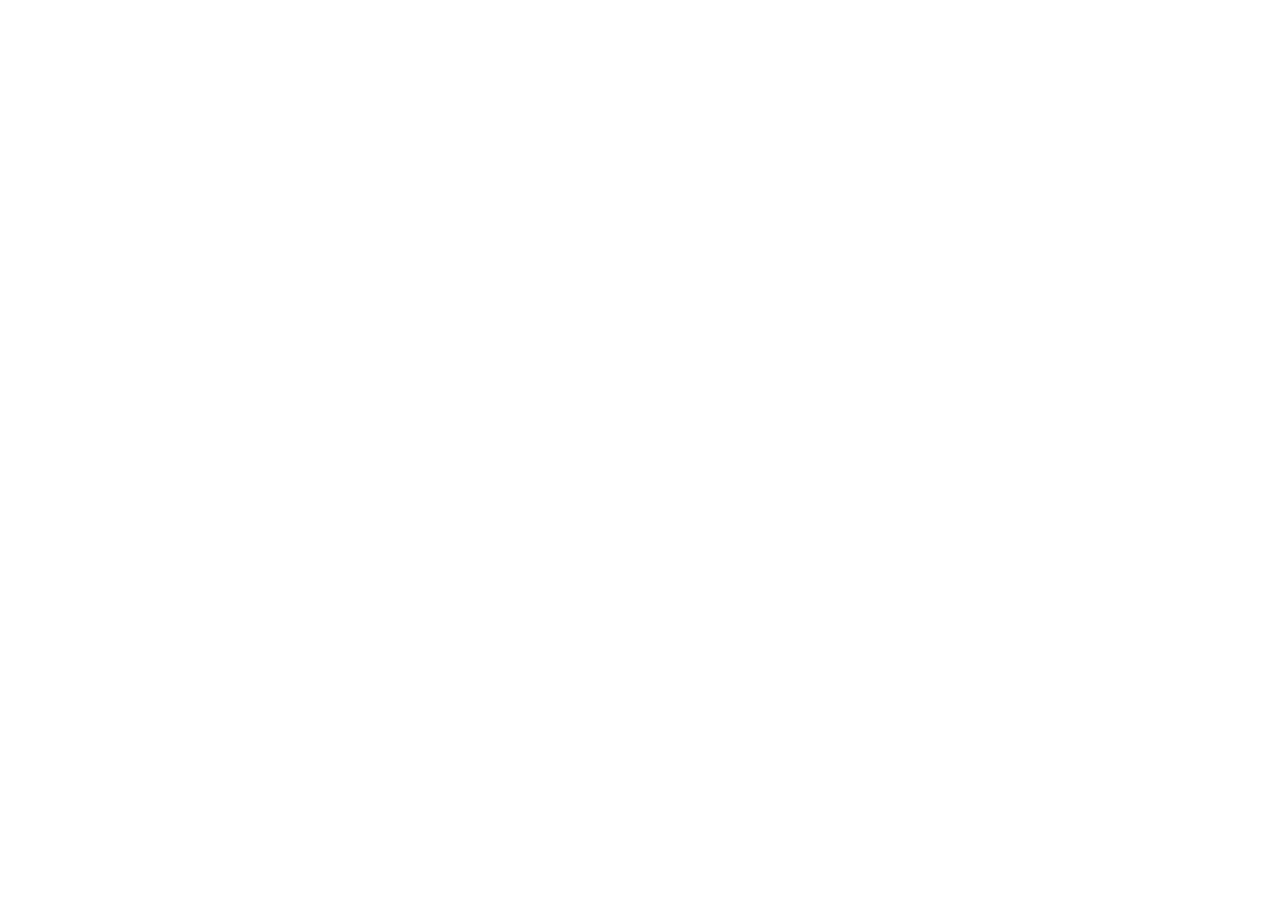
==== site/index.html @ 84c2463b "Import Blue Insights FY26 Revenue prototype from Claude Design Co-Authored-By: Claude Fable 5 <norep" ====
<!DOCTYPE html>
<html lang="en" data-theme="light">
<head>
<meta charset="utf-8">
<meta name="viewport" content="width=device-width, initial-scale=1">
<title>Blue Insights — FY26 Revenue</title>
<link rel="stylesheet" href="_ds/blue-insights-design-system-2bb2cddb-564a-493e-8158-f3abd72f980c/tokens/fonts.css">
<link rel="stylesheet" href="_ds/blue-insights-design-system-2bb2cddb-564a-493e-8158-f3abd72f980c/tokens/colors.css">
<link rel="stylesheet" href="_ds/blue-insights-design-system-2bb2cddb-564a-493e-8158-f3abd72f980c/tokens/typography.css">
<link rel="stylesheet" href="_ds/blue-insights-design-system-2bb2cddb-564a-493e-8158-f3abd72f980c/tokens/spacing.css">
<link rel="stylesheet" href="_ds/blue-insights-design-system-2bb2cddb-564a-493e-8158-f3abd72f980c/styles.css">
<style>
*{box-sizing:border-box}
html,body{margin:0;padding:0;height:100%;background:var(--color-canvas);color:var(--color-text-primary);font-family:var(--font-sans);-webkit-font-smoothing:antialiased}
a{color:var(--color-primary);text-decoration:none}a:hover{color:var(--color-primary-hover);text-decoration:underline}
button{font-family:var(--font-sans)}
::selection{background:var(--color-primary-soft)}
:where(a,button,input,textarea,[tabindex]):focus-visible{outline:2px solid var(--color-primary);outline-offset:2px}
.scroll-quiet{scrollbar-width:thin;scrollbar-color:transparent transparent}
.scroll-quiet:hover{scrollbar-color:var(--color-border) transparent}
.scroll-quiet::-webkit-scrollbar{width:8px}
.scroll-quiet::-webkit-scrollbar-thumb{background:transparent;border-radius:8px}
.scroll-quiet:hover::-webkit-scrollbar-thumb{background:var(--color-border)}
.hover-tint-subtle:hover{background:var(--color-surface-2)}
.shimmer{background:linear-gradient(90deg,var(--color-surface-2) 25%,var(--color-border) 37%,var(--color-surface-2) 63%);background-size:200% 100%}
.rise,.swap-in{opacity:1;transform:none}
@media (prefers-reduced-motion:no-preference){
@keyframes shimmer{0%{background-position:-200% 0}100%{background-position:200% 0}}
.shimmer{animation:shimmer 1.4s ease infinite}
@keyframes riseIn{from{opacity:0;transform:translateY(6px)}to{opacity:1;transform:none}}
.rise{animation:riseIn .25s var(--ease-standard) both}
@keyframes pulseDot{0%,100%{opacity:1}50%{opacity:.35}}
.pulse-dot{animation:pulseDot 1s ease infinite}
@keyframes swapIn{from{opacity:0;transform:translateY(2px)}to{opacity:1;transform:none}}
.swap-in{animation:swapIn var(--duration-normal) var(--ease-standard) both}
}
</style>
</head>
<body>
<div id="root"></div>
<script src="https://unpkg.com/react@18.3.1/umd/react.development.js" integrity="sha384-hD6/rw4ppMLGNu3tX5cjIb+uRZ7UkRJ6BPkLpg4hAu/6onKUg4lLsHAs9EBPT82L" crossorigin="anonymous"></script>
<script src="https://unpkg.com/react-dom@18.3.1/umd/react-dom.development.js" integrity="sha384-u6aeetuaXnQ38mYT8rp6sbXaQe3NL9t+IBXmnYxwkUI2Hw4bsp2Wvmx4yRQF1uAm" crossorigin="anonymous"></script>
<script src="https://unpkg.com/@babel/standalone@7.29.0/babel.min.js" integrity="sha384-m08KidiNqLdpJqLq95G/LEi8Qvjl/xUYll3QILypMoQ65QorJ9Lvtp2RXYGBFj1y" crossorigin="anonymous"></script>
<script src="_ds/blue-insights-design-system-2bb2cddb-564a-493e-8158-f3abd72f980c/_ds_bundle.js"></script>
<script type="text/babel" src="fy26-data.jsx"></script>
<script type="text/babel" src="fy26-sidekick.jsx"></script>
<script type="text/babel" src="fy26-app.jsx"></script>
</body>
</html>
---- site/_ds/blue-insights-design-system-2bb2cddb-564a-493e-8158-f3abd72f980c/tokens/fonts.css ----
/* Blue Insights webfont — Source Sans 3 (the exact brand family).
   Loaded from Google Fonts; the transitive @font-face rules declare the binaries. */
@import url('https://fonts.googleapis.com/css2?family=Source+Sans+3:ital,wght@0,400;0,500;0,600;0,700;1,400&display=swap');
---- site/_ds/blue-insights-design-system-2bb2cddb-564a-493e-8158-f3abd72f980c/tokens/colors.css ----
/* Blue Insights colour tokens.
   Light mode is the default and lives on :root. Dark mode is a designed theme,
   not an inversion — activated with [data-theme="dark"] on any ancestor.
   Pair every status colour with an icon/label, never colour alone. */

:root {
  /* ---- Neutrals (light) ---- */
  --color-canvas: #FFFFFF;      /* Background / page canvas */
  --color-surface-1: #F8FAFC;   /* Cards, panels */
  --color-surface-2: #F1F5F9;   /* Panel headers, subtle fills */
  --color-border: #E2E8F0;      /* Borders / dividers */

  --color-text-primary: #0F172A;
  --color-text-secondary: #475569;
  --color-text-muted: #64748B;

  /* ---- Brand & accent ---- */
  --color-primary: #034BDC;         /* Neural Blue — the single dominant signal */
  --color-primary-hover: #0340BE;   /* Pressed / hover darkening */
  --color-primary-soft: #EFF4FE;    /* Tinted primary background */
  --color-secondary: #0284C7;       /* Secondary accent */
  --color-secondary-alt: #38BDF8;   /* Secondary accent, brighter */

  /* ---- Semantic status ---- */
  --color-success: #16A34A;
  --color-success-bg: #DCFCE7;
  --color-success-fg: #166534;
  --color-warning: #D97706;
  --color-warning-bg: #FEF3C7;
  --color-warning-fg: #92400E;
  --color-error: #DC2626;
  --color-error-bg: #FEE2E2;
  --color-error-fg: #991B1B;
  --color-info: #0284C7;
  --color-info-bg: #E0F2FE;
  --color-info-fg: #075985;

  /* ---- AI semantics · trust & interpretability ---- */
  --color-ai-accountability: #1D4ED8;   /* Accountability blue — audit trail */
  --color-ai-consent: #C6F1D6;          /* Consent mint — opt-in */
  --color-ai-transparency: #F8F4E3;     /* Transparency beige — "how this was made" */
  --color-ai-privacy: #DADADA;          /* Privacy gray — contains PII */
  --color-ai-bias: #F25C54;             /* Bias monitor red — fairness flag */
  --color-ai-risk: #FFD93D;             /* Risk alert yellow — review recommended */

  /* ---- Chart data ramp (blue tints seen in the revenue chart) ---- */
  --color-chart-bar: #C7D6F5;           /* Resting bar */
  --color-chart-bar-active: #034BDC;    /* Highlighted / selected bar */
  --color-chart-bar-muted: #E7ECF4;     /* De-emphasised (future) bar */

  /* ---- Focus ring ---- */
  --color-focus-ring: rgba(3, 75, 220, 0.35);

  /* ---- Aliases used across components ---- */
  --surface-card: var(--color-surface-1);
  --surface-panel-head: var(--color-surface-2);
  --text-body: var(--color-text-secondary);
  --text-heading: var(--color-text-primary);
  --border-default: var(--color-border);
}

[data-theme="dark"] {
  /* ---- Neutrals (dark) — layered surfaces reduce glare ---- */
  --color-canvas: #0F172A;
  --color-surface-1: #1E293B;
  --color-surface-2: #334155;
  --color-border: #475569;

  --color-text-primary: #F1F5F9;
  --color-text-secondary: #94A3B8;
  --color-text-muted: #64748B;

  /* ---- Brand & accent (lightened to hold contrast on dark) ---- */
  --color-primary: #60A5FA;
  --color-primary-hover: #7DB5FB;
  --color-primary-soft: rgba(96, 165, 250, 0.14);
  --color-secondary: #38BDF8;
  --color-secondary-alt: #38BDF8;

  /* ---- Semantic status (dark) ---- */
  --color-success: #4ADE80;
  --color-success-bg: rgba(74, 222, 128, 0.15);
  --color-success-fg: #4ADE80;
  --color-warning: #FBBF24;
  --color-warning-bg: rgba(251, 191, 36, 0.15);
  --color-warning-fg: #FBBF24;
  --color-error: #F87171;
  --color-error-bg: rgba(248, 113, 113, 0.15);
  --color-error-fg: #F87171;
  --color-info: #38BDF8;
  --color-info-bg: rgba(56, 189, 248, 0.15);
  --color-info-fg: #38BDF8;

  /* ---- AI semantics (dark) ---- */
  --color-ai-accountability: #60A5FA;
  --color-ai-consent: #86EFAC;
  --color-ai-transparency: #F5F5F4;
  --color-ai-privacy: #9CA3AF;
  --color-ai-bias: #F87171;
  --color-ai-risk: #FBBF24;

  /* ---- Chart data ramp (dark) ---- */
  --color-chart-bar: #C7D0E0;
  --color-chart-bar-active: #60A5FA;
  --color-chart-bar-muted: rgba(148, 163, 184, 0.18);

  --color-focus-ring: rgba(96, 165, 250, 0.4);
}
---- site/_ds/blue-insights-design-system-2bb2cddb-564a-493e-8158-f3abd72f980c/tokens/typography.css ----
/* Blue Insights typography tokens.
   One family — Source Sans 3. Hierarchy comes from weight and size, not a second
   family. Tabular numerals for every metric, table and KPI so columns align. */

:root {
  --font-sans: 'Source Sans 3', system-ui, -apple-system, 'Segoe UI', sans-serif;
  /* Data / numeric styling — apply --font-tabular-features to any figures */
  --font-tabular-features: 'tnum' 1, 'lnum' 1;

  /* Weights */
  --font-weight-regular: 400;
  --font-weight-medium: 500;
  --font-weight-semibold: 600;
  --font-weight-bold: 700;

  /* Type scale (px) — from the brand specimen */
  --font-size-display: 32px;   /* Display / H1 · Semibold */
  --font-size-h2: 24px;        /* H2 · Semibold */
  --font-size-h3: 20px;        /* H3 · Semibold */
  --font-size-body-lg: 16px;   /* Body large · Regular */
  --font-size-body: 14px;      /* Body default · Regular */
  --font-size-data: 13px;      /* Data / table · Regular · tabular */
  --font-size-caption: 12px;   /* Caption / label · Medium */
  --font-size-eyebrow: 11px;   /* Eyebrow / uppercase label · Semibold */

  /* Line heights */
  --line-height-tight: 1.15;   /* Display headings */
  --line-height-snug: 1.3;
  --line-height-normal: 1.5;   /* Body & dense content (1.4–1.6) */

  /* Letter spacing */
  --letter-spacing-display: -0.01em;
  --letter-spacing-eyebrow: 0.14em;  /* Uppercase eyebrows */
  --letter-spacing-label: 0.06em;    /* Uppercase small labels */
}
---- site/_ds/blue-insights-design-system-2bb2cddb-564a-493e-8158-f3abd72f980c/tokens/spacing.css ----
/* Blue Insights spacing, radii, shadows & motion.
   Calm, data-first surfaces: soft borders, restrained shadows, quick fades. */

:root {
  /* ---- Spacing scale (4px base) ---- */
  --space-0: 0;
  --space-1: 4px;
  --space-2: 8px;
  --space-3: 12px;
  --space-4: 16px;
  --space-5: 20px;
  --space-6: 24px;
  --space-8: 32px;
  --space-10: 40px;
  --space-12: 48px;

  /* ---- Corner radii ---- */
  --radius-sm: 6px;    /* Small controls, dots, chips-inner */
  --radius-md: 8px;    /* Buttons, inputs */
  --radius-lg: 10px;   /* Nested cards, flags */
  --radius-xl: 12px;   /* Cards, panels, modals */
  --radius-pill: 999px;/* Chips, badges, avatars, toggles */

  /* ---- Borders ---- */
  --border-width: 1px;

  /* ---- Shadows — restrained; depth from layered surfaces, not heavy drop shadows ---- */
  --shadow-xs: 0 1px 2px rgba(15, 23, 42, 0.04);
  --shadow-sm: 0 1px 3px rgba(15, 23, 42, 0.06), 0 1px 2px rgba(15, 23, 42, 0.04);
  --shadow-md: 0 4px 12px rgba(15, 23, 42, 0.08);
  --shadow-lg: 0 12px 32px rgba(15, 23, 42, 0.12);   /* Modals, floating callouts */

  /* ---- Motion ---- */
  --ease-standard: cubic-bezier(0.4, 0, 0.2, 1); /* @kind other */
  --duration-fast: 120ms; /* @kind other */
  --duration-normal: 200ms; /* @kind other */
}

[data-theme="dark"] {
  --shadow-xs: 0 1px 2px rgba(0, 0, 0, 0.4);
  --shadow-sm: 0 1px 3px rgba(0, 0, 0, 0.5);
  --shadow-md: 0 4px 12px rgba(0, 0, 0, 0.5);
  --shadow-lg: 0 16px 40px rgba(0, 0, 0, 0.6);
}
---- site/_ds/blue-insights-design-system-2bb2cddb-564a-493e-8158-f3abd72f980c/styles.css ----
/* Blue Insights global stylesheet — @import entry point.
   Consumers link THIS file only. Keep it to @import lines. */

@import url("./tokens/fonts.css");
@import url("./tokens/colors.css");
@import url("./tokens/typography.css");
@import url("./tokens/spacing.css");
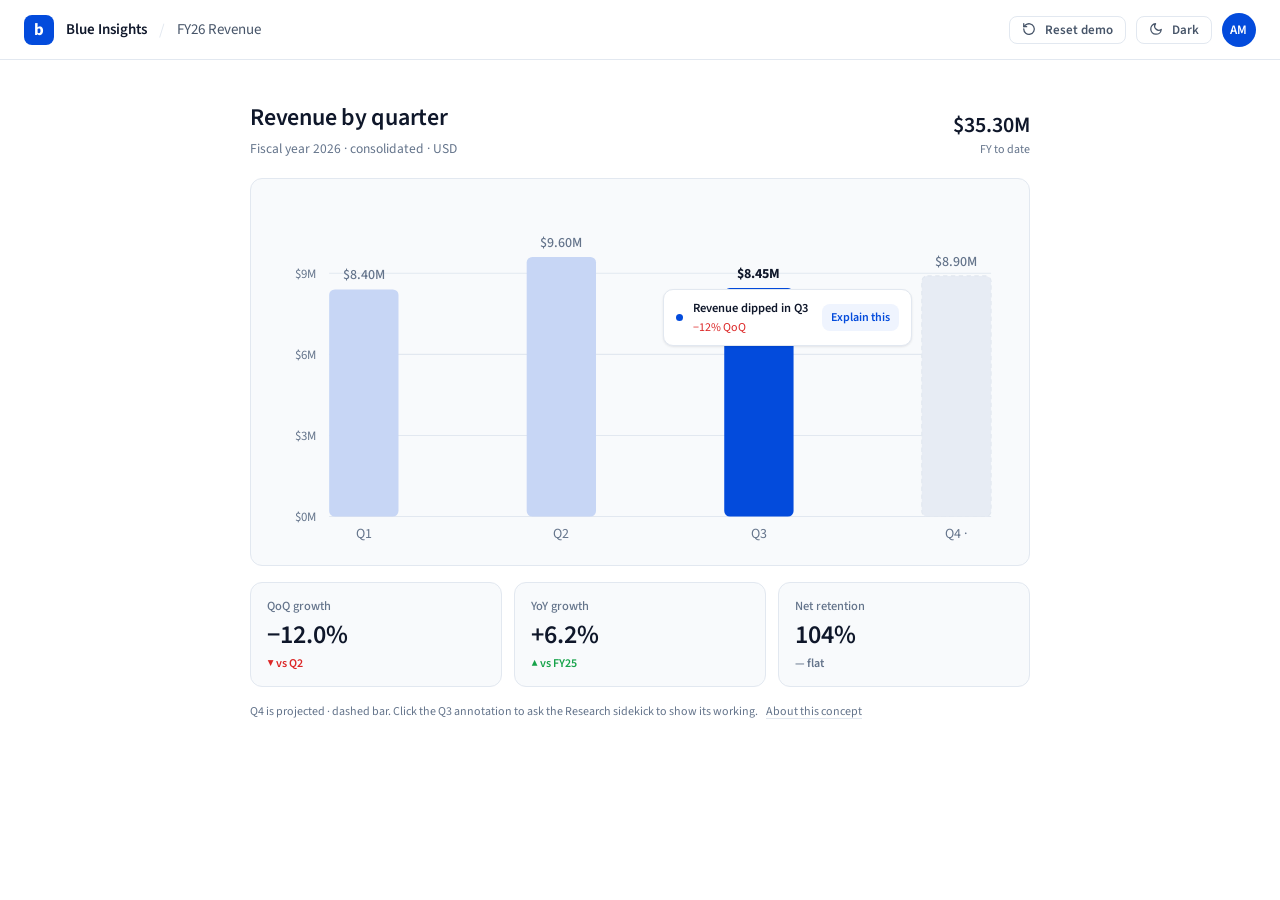
==== commit e99b0393: "Vendor React, ReactDOM and Babel locally; drop unpkg CDN dependency Co-Authored-By: Claude Fable 5 <" ====
--- a/site/index.html
+++ b/site/index.html
@@ -38,9 +38,9 @@
 </head>
 <body>
 <div id="root"></div>
-<script src="https://unpkg.com/react@18.3.1/umd/react.development.js" integrity="sha384-hD6/rw4ppMLGNu3tX5cjIb+uRZ7UkRJ6BPkLpg4hAu/6onKUg4lLsHAs9EBPT82L" crossorigin="anonymous"></script>
-<script src="https://unpkg.com/react-dom@18.3.1/umd/react-dom.development.js" integrity="sha384-u6aeetuaXnQ38mYT8rp6sbXaQe3NL9t+IBXmnYxwkUI2Hw4bsp2Wvmx4yRQF1uAm" crossorigin="anonymous"></script>
-<script src="https://unpkg.com/@babel/standalone@7.29.0/babel.min.js" integrity="sha384-m08KidiNqLdpJqLq95G/LEi8Qvjl/xUYll3QILypMoQ65QorJ9Lvtp2RXYGBFj1y" crossorigin="anonymous"></script>
+<script src="vendor/react.development.js"></script>
+<script src="vendor/react-dom.development.js"></script>
+<script src="vendor/babel.min.js"></script>
 <script src="_ds/blue-insights-design-system-2bb2cddb-564a-493e-8158-f3abd72f980c/_ds_bundle.js"></script>
 <script type="text/babel" src="fy26-data.jsx"></script>
 <script type="text/babel" src="fy26-sidekick.jsx"></script>
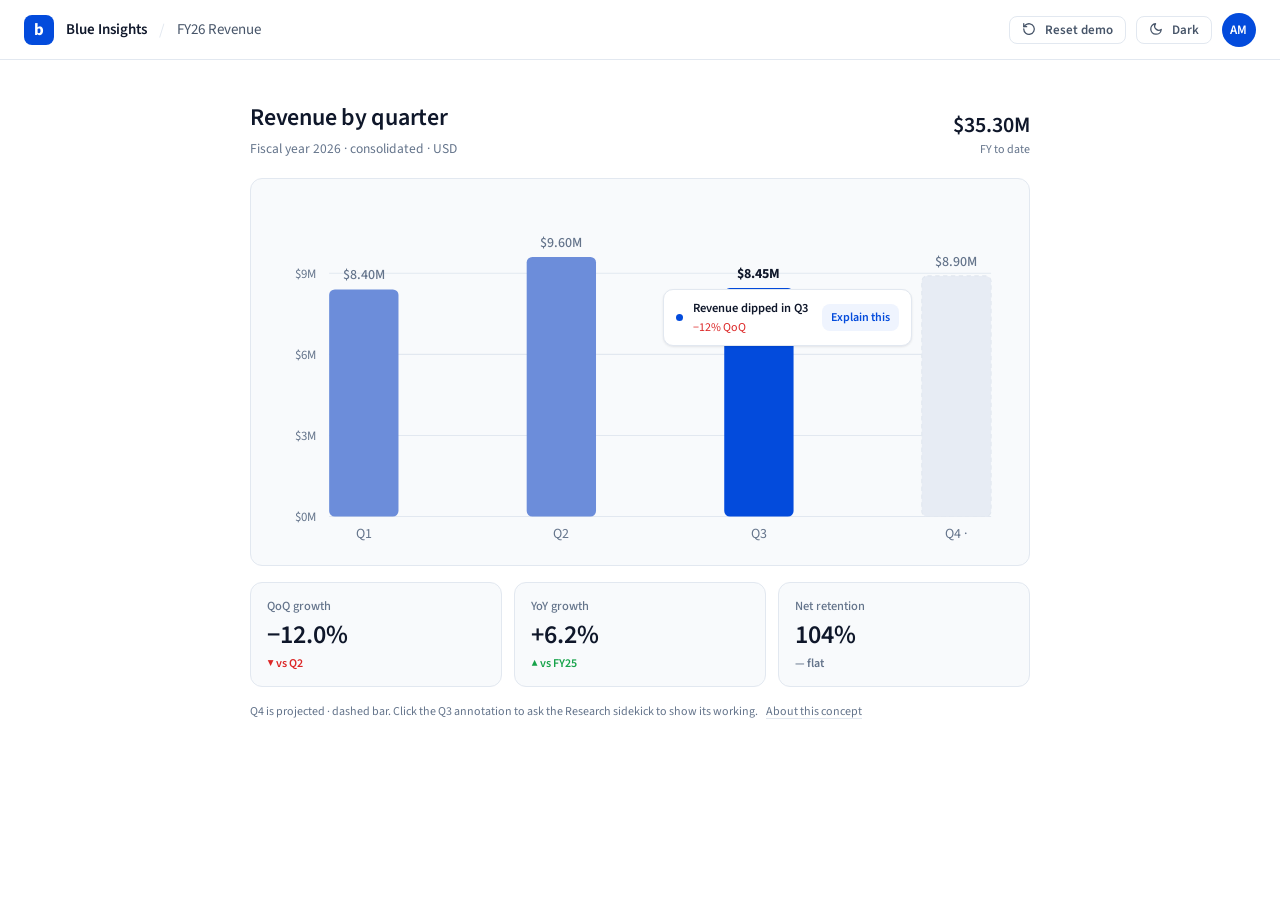
==== commit b4417e01: "Items 8-14: mock-action notes, quarter-desync caption, restricted contrast, calibrated voice, focus/" ====
--- a/site/index.html
+++ b/site/index.html
@@ -34,6 +34,9 @@
 @keyframes swapIn{from{opacity:0;transform:translateY(2px)}to{opacity:1;transform:none}}
 .swap-in{animation:swapIn var(--duration-normal) var(--ease-standard) both}
 }
+@media (prefers-reduced-motion:reduce){
+*,*::before,*::after{transition-duration:.01ms !important}
+}
 </style>
 </head>
 <body>
--- a/site/_ds/blue-insights-design-system-2bb2cddb-564a-493e-8158-f3abd72f980c/tokens/fonts.css
+++ b/site/_ds/blue-insights-design-system-2bb2cddb-564a-493e-8158-f3abd72f980c/tokens/fonts.css
@@ -1,3 +1,19 @@
 /* Blue Insights webfont — Source Sans 3 (the exact brand family).
-   Loaded from Google Fonts; the transitive @font-face rules declare the binaries. */
-@import url('https://fonts.googleapis.com/css2?family=Source+Sans+3:ital,wght@0,400;0,500;0,600;0,700;1,400&display=swap');
+   Self-hosted variable fonts (SIL OFL — see ./fonts/OFL.txt); no external
+   requests. The variable axes cover every weight in the type scale (400–700). */
+
+@font-face {
+  font-family: 'Source Sans 3';
+  src: url('./fonts/SourceSans3-VariableFont_wght.ttf') format('truetype-variations');
+  font-weight: 200 900;
+  font-style: normal;
+  font-display: swap;
+}
+
+@font-face {
+  font-family: 'Source Sans 3';
+  src: url('./fonts/SourceSans3-Italic-VariableFont_wght.ttf') format('truetype-variations');
+  font-weight: 200 900;
+  font-style: italic;
+  font-display: swap;
+}
--- a/site/_ds/blue-insights-design-system-2bb2cddb-564a-493e-8158-f3abd72f980c/tokens/colors.css
+++ b/site/_ds/blue-insights-design-system-2bb2cddb-564a-493e-8158-f3abd72f980c/tokens/colors.css
@@ -44,7 +44,7 @@
   --color-ai-risk: #FFD93D;             /* Risk alert yellow — review recommended */
 
   /* ---- Chart data ramp (blue tints seen in the revenue chart) ---- */
-  --color-chart-bar: #C7D6F5;           /* Resting bar */
+  --color-chart-bar: #6C8DDA;           /* Resting bar — ≥3:1 against card/canvas (WCAG 1.4.11) */
   --color-chart-bar-active: #034BDC;    /* Highlighted / selected bar */
   --color-chart-bar-muted: #E7ECF4;     /* De-emphasised (future) bar */
 
